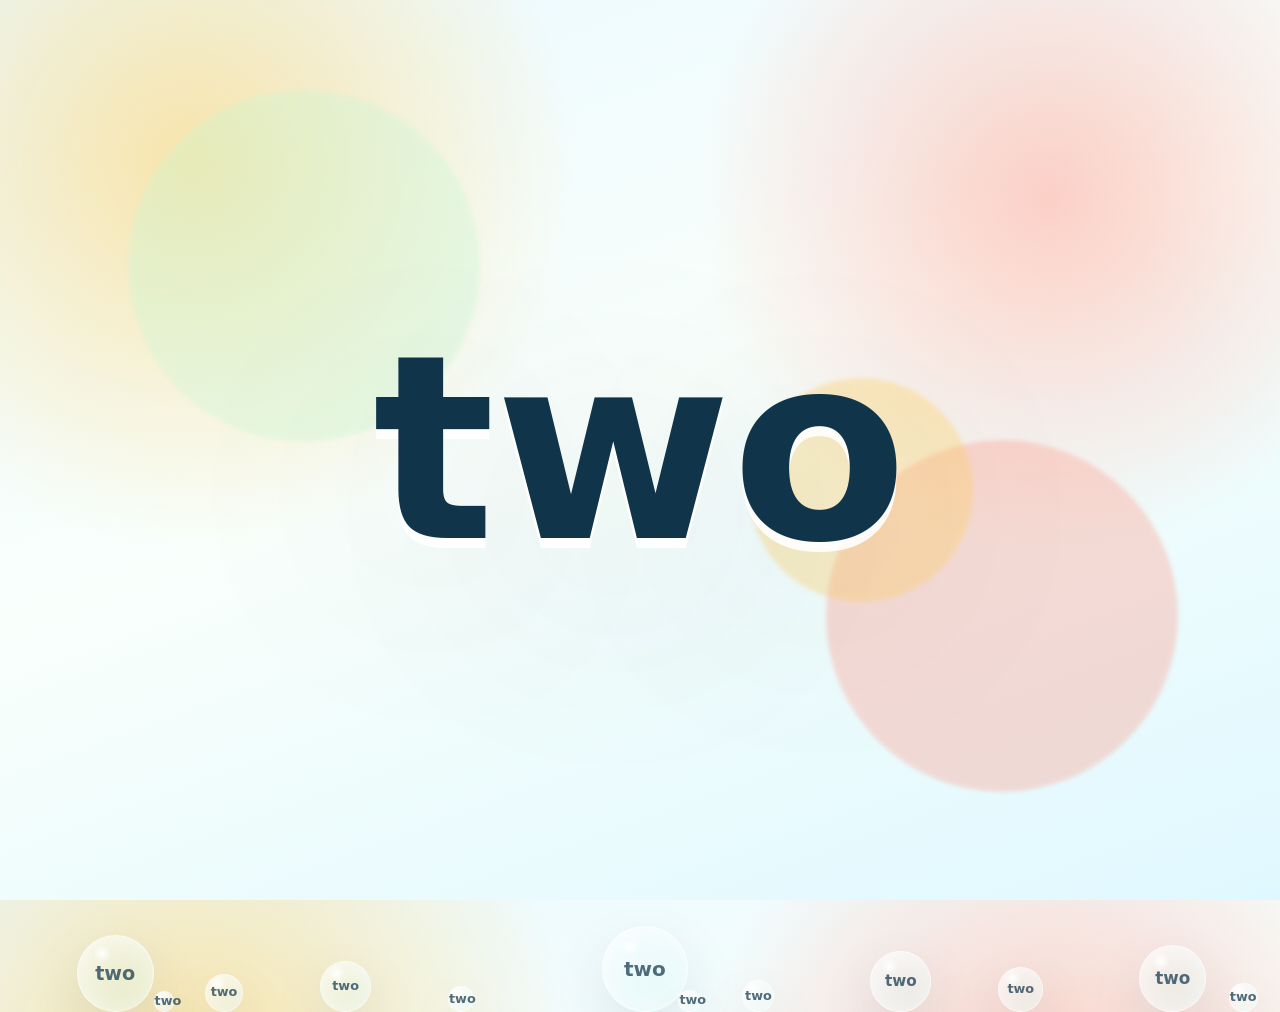
==== index.html @ f8949814 "Initial website" ====
<!doctype html>
<html lang="en">
  <head>
    <meta charset="utf-8">
    <meta name="viewport" content="width=device-width, initial-scale=1">
    <title>two</title>
    <meta name="description" content="A tiny page where two floats like bubbles.">
    <link rel="stylesheet" href="styles.css">
  </head>
  <body>
    <main class="scene" aria-label="Floating two bubbles">
      <div class="ambient ambient-a"></div>
      <div class="ambient ambient-b"></div>
      <div class="ambient ambient-c"></div>

      <h1 class="center-one">two</h1>

      <div class="bubble-field" aria-hidden="true">
        <span style="--x: 6vw; --size: 4.8rem; --delay: -2s; --duration: 17s;">two</span>
        <span style="--x: 16vw; --size: 2.4rem; --delay: -8s; --duration: 20s;">two</span>
        <span style="--x: 25vw; --size: 3.2rem; --delay: -12s; --duration: 18s;">two</span>
        <span style="--x: 35vw; --size: 1.6rem; --delay: -5s; --duration: 14s;">two</span>
        <span style="--x: 47vw; --size: 5.4rem; --delay: -10s; --duration: 23s;">two</span>
        <span style="--x: 58vw; --size: 2rem; --delay: -1s; --duration: 16s;">two</span>
        <span style="--x: 68vw; --size: 3.8rem; --delay: -15s; --duration: 19s;">two</span>
        <span style="--x: 78vw; --size: 2.8rem; --delay: -6s; --duration: 15s;">two</span>
        <span style="--x: 89vw; --size: 4.2rem; --delay: -13s; --duration: 21s;">two</span>
        <span style="--x: 96vw; --size: 1.8rem; --delay: -4s; --duration: 13s;">two</span>
        <span style="--x: 12vw; --size: 1.3rem; --delay: -18s; --duration: 24s;">two</span>
        <span style="--x: 53vw; --size: 1.4rem; --delay: -21s; --duration: 22s;">two</span>
      </div>
    </main>
  </body>
</html>
---- styles.css ----
:root {
  color-scheme: light;
  --ink: #103449;
  --sea: #9ee8e0;
  --mint: #c8f7d4;
  --coral: #ff9d8c;
  --sun: #ffd166;
  --sky: #eaf9ff;
}

* {
  box-sizing: border-box;
}

html,
body {
  min-height: 100%;
  margin: 0;
}

body {
  overflow: hidden;
  font-family:
    Inter, ui-sans-serif, system-ui, -apple-system, BlinkMacSystemFont, "Segoe UI",
    sans-serif;
  color: var(--ink);
  background:
    radial-gradient(circle at 15% 18%, rgba(255, 209, 102, 0.55), transparent 24rem),
    radial-gradient(circle at 82% 22%, rgba(255, 157, 140, 0.48), transparent 22rem),
    linear-gradient(160deg, var(--sky), #f9fffb 46%, #dff8ff);
}

.scene {
  position: relative;
  display: grid;
  min-height: 100vh;
  place-items: center;
  isolation: isolate;
}

.center-one {
  position: relative;
  z-index: 2;
  margin: 0;
  font-size: clamp(5rem, 20vw, 18rem);
  font-weight: 900;
  line-height: 0.82;
  letter-spacing: 0;
  text-transform: lowercase;
  text-shadow:
    0 0.04em 0 rgba(255, 255, 255, 0.9),
    0 0.18em 1.2em rgba(16, 52, 73, 0.14);
  animation: breathe 5.5s ease-in-out infinite;
}

.bubble-field {
  position: absolute;
  inset: 0;
  z-index: 1;
  pointer-events: none;
}

.bubble-field span {
  position: absolute;
  left: var(--x);
  bottom: -7rem;
  display: grid;
  width: var(--size);
  aspect-ratio: 1;
  place-items: center;
  border: 1px solid rgba(255, 255, 255, 0.72);
  border-radius: 999px;
  color: rgba(16, 52, 73, 0.72);
  background:
    radial-gradient(circle at 32% 24%, rgba(255, 255, 255, 0.96), transparent 0.55rem),
    linear-gradient(145deg, rgba(255, 255, 255, 0.44), rgba(158, 232, 224, 0.2));
  box-shadow:
    inset 0 0 1.8rem rgba(255, 255, 255, 0.62),
    0 1.4rem 3.5rem rgba(16, 52, 73, 0.1);
  font-size: clamp(0.8rem, calc(var(--size) * 0.25), 1.25rem);
  font-weight: 800;
  line-height: 1;
  animation:
    float-up var(--duration) linear infinite,
    sway 4.8s ease-in-out infinite;
  animation-delay: var(--delay), calc(var(--delay) * 0.4);
}

.ambient {
  position: absolute;
  width: min(34vw, 22rem);
  aspect-ratio: 1;
  border-radius: 50%;
  filter: blur(2px);
  opacity: 0.35;
}

.ambient-a {
  top: 10%;
  left: 10%;
  background: var(--mint);
}

.ambient-b {
  right: 8%;
  bottom: 12%;
  background: var(--coral);
}

.ambient-c {
  top: 42%;
  right: 24%;
  width: min(21vw, 14rem);
  background: var(--sun);
}

@keyframes float-up {
  from {
    transform: translate3d(-50%, 0, 0) scale(0.86);
    opacity: 0;
  }

  12%,
  88% {
    opacity: 1;
  }

  to {
    transform: translate3d(-50%, -112vh, 0) scale(1.08);
    opacity: 0;
  }
}

@keyframes sway {
  0%,
  100% {
    margin-left: -1.3rem;
  }

  50% {
    margin-left: 1.3rem;
  }
}

@keyframes breathe {
  0%,
  100% {
    transform: translateY(0) scale(1);
  }

  50% {
    transform: translateY(-0.04em) scale(1.025);
  }
}

@media (prefers-reduced-motion: reduce) {
  .center-one,
  .bubble-field span {
    animation: none;
  }
}
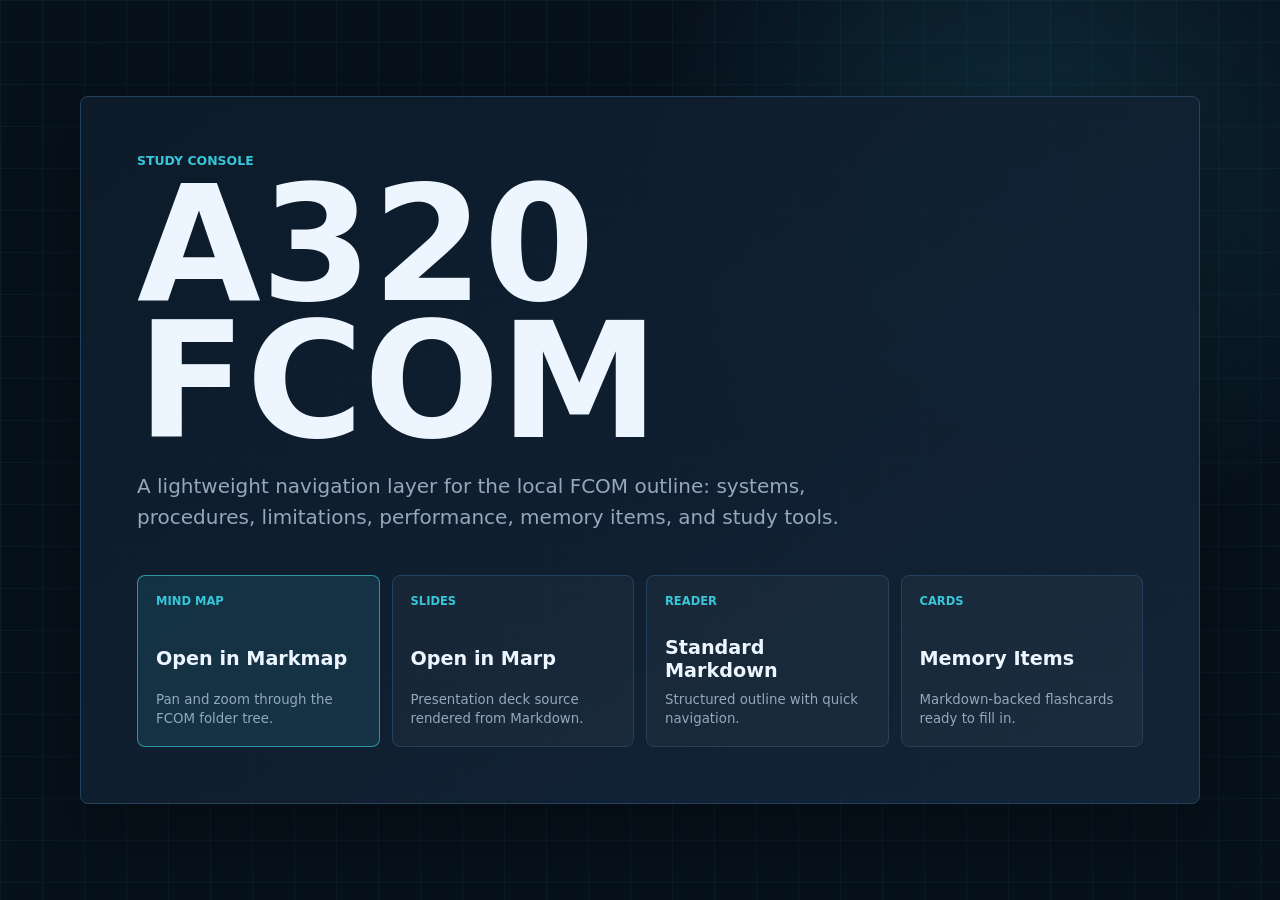
==== commit 71fe15c7: "Build A320 FCOM study launcher" ====
--- a/index.html
+++ b/index.html
@@ -3,32 +3,42 @@
   <head>
     <meta charset="utf-8">
     <meta name="viewport" content="width=device-width, initial-scale=1">
-    <title>two</title>
-    <meta name="description" content="A tiny page where two floats like bubbles.">
+    <title>A320 FCOM</title>
+    <meta name="description" content="A320 FCOM study launcher with Markmap, Marp, Markdown, and flashcard views.">
     <link rel="stylesheet" href="styles.css">
   </head>
   <body>
-    <main class="scene" aria-label="Floating two bubbles">
-      <div class="ambient ambient-a"></div>
-      <div class="ambient ambient-b"></div>
-      <div class="ambient ambient-c"></div>
-
-      <h1 class="center-one">two</h1>
-
-      <div class="bubble-field" aria-hidden="true">
-        <span style="--x: 6vw; --size: 4.8rem; --delay: -2s; --duration: 17s;">two</span>
-        <span style="--x: 16vw; --size: 2.4rem; --delay: -8s; --duration: 20s;">two</span>
-        <span style="--x: 25vw; --size: 3.2rem; --delay: -12s; --duration: 18s;">two</span>
-        <span style="--x: 35vw; --size: 1.6rem; --delay: -5s; --duration: 14s;">two</span>
-        <span style="--x: 47vw; --size: 5.4rem; --delay: -10s; --duration: 23s;">two</span>
-        <span style="--x: 58vw; --size: 2rem; --delay: -1s; --duration: 16s;">two</span>
-        <span style="--x: 68vw; --size: 3.8rem; --delay: -15s; --duration: 19s;">two</span>
-        <span style="--x: 78vw; --size: 2.8rem; --delay: -6s; --duration: 15s;">two</span>
-        <span style="--x: 89vw; --size: 4.2rem; --delay: -13s; --duration: 21s;">two</span>
-        <span style="--x: 96vw; --size: 1.8rem; --delay: -4s; --duration: 13s;">two</span>
-        <span style="--x: 12vw; --size: 1.3rem; --delay: -18s; --duration: 24s;">two</span>
-        <span style="--x: 53vw; --size: 1.4rem; --delay: -21s; --duration: 22s;">two</span>
-      </div>
+    <main class="splash">
+      <section class="hero-panel" aria-labelledby="page-title">
+        <p class="eyebrow">Study Console</p>
+        <h1 id="page-title">A320 FCOM</h1>
+        <p class="lede">
+          A lightweight navigation layer for the local FCOM outline: systems,
+          procedures, limitations, performance, memory items, and study tools.
+        </p>
+        <div class="actions" aria-label="FCOM study views">
+          <a class="action-card primary" href="markmap.html">
+            <span>Mind Map</span>
+            <strong>Open in Markmap</strong>
+            <small>Pan and zoom through the FCOM folder tree.</small>
+          </a>
+          <a class="action-card" href="presentation.html">
+            <span>Slides</span>
+            <strong>Open in Marp</strong>
+            <small>Presentation deck source rendered from Markdown.</small>
+          </a>
+          <a class="action-card" href="reader.html">
+            <span>Reader</span>
+            <strong>Standard Markdown</strong>
+            <small>Structured outline with quick navigation.</small>
+          </a>
+          <a class="action-card" href="flashcards.html">
+            <span>Cards</span>
+            <strong>Memory Items</strong>
+            <small>Markdown-backed flashcards ready to fill in.</small>
+          </a>
+        </div>
+      </section>
     </main>
   </body>
 </html>
--- a/styles.css
+++ b/styles.css
@@ -1,11 +1,15 @@
 :root {
-  color-scheme: light;
-  --ink: #103449;
-  --sea: #9ee8e0;
-  --mint: #c8f7d4;
-  --coral: #ff9d8c;
-  --sun: #ffd166;
-  --sky: #eaf9ff;
+  color-scheme: dark;
+  --bg: #07111c;
+  --panel: #0d1b2a;
+  --panel-soft: #13263a;
+  --ink: #edf6ff;
+  --muted: #94a8bb;
+  --line: #24415d;
+  --cyan: #39c5d8;
+  --green: #72d48c;
+  --amber: #f3c969;
+  --shadow: 0 24px 70px rgba(0, 0, 0, 0.34);
 }
 
 * {
@@ -19,143 +23,330 @@
 }
 
 body {
-  overflow: hidden;
+  color: var(--ink);
+  background:
+    linear-gradient(90deg, rgba(57, 197, 216, 0.06) 1px, transparent 1px),
+    linear-gradient(rgba(57, 197, 216, 0.05) 1px, transparent 1px),
+    radial-gradient(circle at 80% 20%, rgba(57, 197, 216, 0.16), transparent 24rem),
+    var(--bg);
+  background-size: 42px 42px, 42px 42px, auto, auto;
   font-family:
     Inter, ui-sans-serif, system-ui, -apple-system, BlinkMacSystemFont, "Segoe UI",
     sans-serif;
-  color: var(--ink);
-  background:
-    radial-gradient(circle at 15% 18%, rgba(255, 209, 102, 0.55), transparent 24rem),
-    radial-gradient(circle at 82% 22%, rgba(255, 157, 140, 0.48), transparent 22rem),
-    linear-gradient(160deg, var(--sky), #f9fffb 46%, #dff8ff);
-}
-
-.scene {
-  position: relative;
+}
+
+a {
+  color: inherit;
+}
+
+.splash {
   display: grid;
   min-height: 100vh;
   place-items: center;
-  isolation: isolate;
-}
-
-.center-one {
+  padding: clamp(18px, 5vw, 64px);
+}
+
+.hero-panel {
+  width: min(1120px, 100%);
+  border: 1px solid var(--line);
+  border-radius: 8px;
+  padding: clamp(24px, 5vw, 56px);
+  background: linear-gradient(145deg, rgba(13, 27, 42, 0.96), rgba(19, 38, 58, 0.88));
+  box-shadow: var(--shadow);
+}
+
+.eyebrow {
+  margin: 0 0 8px;
+  color: var(--cyan);
+  font-size: 0.78rem;
+  font-weight: 850;
+  letter-spacing: 0;
+  text-transform: uppercase;
+}
+
+h1,
+h2 {
+  margin: 0;
+  letter-spacing: 0;
+}
+
+h1 {
+  font-size: clamp(4rem, 13vw, 10rem);
+  line-height: 0.86;
+}
+
+.lede {
+  max-width: 780px;
+  margin: 20px 0 0;
+  color: var(--muted);
+  font-size: clamp(1rem, 2vw, 1.25rem);
+  line-height: 1.55;
+}
+
+.lede.dark {
+  color: var(--muted);
+}
+
+.actions {
+  display: grid;
+  grid-template-columns: repeat(4, minmax(0, 1fr));
+  gap: 12px;
+  margin-top: 42px;
+}
+
+.action-card {
+  display: grid;
+  min-height: 172px;
+  align-content: space-between;
+  border: 1px solid var(--line);
+  border-radius: 8px;
+  padding: 18px;
+  color: var(--ink);
+  background: rgba(255, 255, 255, 0.035);
+  text-decoration: none;
+}
+
+.action-card:hover {
+  border-color: rgba(57, 197, 216, 0.7);
+  background: rgba(57, 197, 216, 0.08);
+}
+
+.action-card.primary {
+  border-color: rgba(57, 197, 216, 0.66);
+  background: rgba(57, 197, 216, 0.12);
+}
+
+.action-card span {
+  color: var(--cyan);
+  font-size: 0.72rem;
+  font-weight: 850;
+  text-transform: uppercase;
+}
+
+.action-card strong {
+  margin-top: 28px;
+  font-size: 1.2rem;
+}
+
+.action-card small {
+  margin-top: 8px;
+  color: var(--muted);
+  line-height: 1.45;
+}
+
+.tool-page {
+  min-height: 100vh;
+}
+
+.tool-header {
+  position: sticky;
+  top: 0;
+  z-index: 10;
+  display: flex;
+  align-items: center;
+  justify-content: space-between;
+  gap: 18px;
+  border-bottom: 1px solid var(--line);
+  padding: 12px clamp(14px, 3vw, 28px);
+  background: rgba(7, 17, 28, 0.92);
+  backdrop-filter: blur(14px);
+}
+
+.tool-header > a {
+  color: var(--ink);
+  font-weight: 900;
+  text-decoration: none;
+}
+
+.tool-header nav {
+  display: flex;
+  flex-wrap: wrap;
+  gap: 8px;
+  justify-content: flex-end;
+}
+
+.tool-header nav a {
+  border: 1px solid var(--line);
+  border-radius: 999px;
+  padding: 7px 10px;
+  color: var(--muted);
+  font-size: 0.82rem;
+  font-weight: 800;
+  text-decoration: none;
+}
+
+.tool-header nav a:hover {
+  color: var(--ink);
+  border-color: var(--cyan);
+}
+
+.markmap-shell {
   position: relative;
-  z-index: 2;
-  margin: 0;
-  font-size: clamp(5rem, 20vw, 18rem);
-  font-weight: 900;
-  line-height: 0.82;
-  letter-spacing: 0;
-  text-transform: lowercase;
-  text-shadow:
-    0 0.04em 0 rgba(255, 255, 255, 0.9),
-    0 0.18em 1.2em rgba(16, 52, 73, 0.14);
-  animation: breathe 5.5s ease-in-out infinite;
-}
-
-.bubble-field {
-  position: absolute;
-  inset: 0;
-  z-index: 1;
-  pointer-events: none;
-}
-
-.bubble-field span {
-  position: absolute;
-  left: var(--x);
-  bottom: -7rem;
-  display: grid;
-  width: var(--size);
-  aspect-ratio: 1;
-  place-items: center;
-  border: 1px solid rgba(255, 255, 255, 0.72);
-  border-radius: 999px;
-  color: rgba(16, 52, 73, 0.72);
-  background:
-    radial-gradient(circle at 32% 24%, rgba(255, 255, 255, 0.96), transparent 0.55rem),
-    linear-gradient(145deg, rgba(255, 255, 255, 0.44), rgba(158, 232, 224, 0.2));
-  box-shadow:
-    inset 0 0 1.8rem rgba(255, 255, 255, 0.62),
-    0 1.4rem 3.5rem rgba(16, 52, 73, 0.1);
-  font-size: clamp(0.8rem, calc(var(--size) * 0.25), 1.25rem);
-  font-weight: 800;
-  line-height: 1;
-  animation:
-    float-up var(--duration) linear infinite,
-    sway 4.8s ease-in-out infinite;
-  animation-delay: var(--delay), calc(var(--delay) * 0.4);
-}
-
-.ambient {
-  position: absolute;
-  width: min(34vw, 22rem);
-  aspect-ratio: 1;
-  border-radius: 50%;
-  filter: blur(2px);
-  opacity: 0.35;
-}
-
-.ambient-a {
-  top: 10%;
-  left: 10%;
-  background: var(--mint);
-}
-
-.ambient-b {
-  right: 8%;
-  bottom: 12%;
-  background: var(--coral);
-}
-
-.ambient-c {
-  top: 42%;
-  right: 24%;
-  width: min(21vw, 14rem);
-  background: var(--sun);
-}
-
-@keyframes float-up {
-  from {
-    transform: translate3d(-50%, 0, 0) scale(0.86);
-    opacity: 0;
+  height: calc(100vh - 58px);
+  overflow: hidden;
+  background: #f8fbff;
+}
+
+.reader-layout {
+  display: grid;
+  grid-template-columns: 280px minmax(0, 1fr);
+  gap: 18px;
+  padding: 18px;
+}
+
+.toc,
+.markdown-body,
+.flashcard-app,
+.slides {
+  border: 1px solid var(--line);
+  border-radius: 8px;
+  background: rgba(13, 27, 42, 0.9);
+  box-shadow: var(--shadow);
+}
+
+.toc {
+  position: sticky;
+  top: 78px;
+  max-height: calc(100vh - 98px);
+  overflow: auto;
+  padding: 16px;
+}
+
+.toc h2 {
+  margin-bottom: 12px;
+  font-size: 1rem;
+}
+
+.toc a {
+  display: block;
+  border-bottom: 1px solid rgba(36, 65, 93, 0.55);
+  padding: 8px 0;
+  color: var(--muted);
+  font-size: 0.9rem;
+  text-decoration: none;
+}
+
+.toc a.h2 {
+  color: var(--ink);
+  font-weight: 850;
+}
+
+.toc a.h3 {
+  padding-left: 12px;
+  font-size: 0.84rem;
+}
+
+.markdown-body {
+  padding: clamp(18px, 4vw, 38px);
+  color: #e9f2fb;
+  line-height: 1.55;
+}
+
+.markdown-body h1 {
+  font-size: clamp(2rem, 5vw, 4rem);
+}
+
+.markdown-body h2 {
+  margin-top: 28px;
+  color: var(--cyan);
+}
+
+.markdown-body li {
+  margin: 4px 0;
+}
+
+.slides {
+  margin: 18px auto;
+  padding: 18px;
+  width: min(1120px, calc(100% - 28px));
+  overflow: auto;
+}
+
+.slides section {
+  margin: 0 auto 18px;
+  border-radius: 8px;
+  overflow: hidden;
+}
+
+.flashcard-app {
+  width: min(980px, calc(100% - 28px));
+  margin: 18px auto;
+  padding: clamp(18px, 4vw, 36px);
+}
+
+.flashcard-app h1 {
+  font-size: clamp(2.6rem, 8vw, 6rem);
+}
+
+.cards {
+  display: grid;
+  grid-template-columns: repeat(auto-fit, minmax(240px, 1fr));
+  gap: 12px;
+  margin-top: 28px;
+}
+
+.flashcard {
+  min-height: 190px;
+  border: 1px solid var(--line);
+  border-radius: 8px;
+  padding: 18px;
+  color: var(--ink);
+  background: var(--panel-soft);
+  font: inherit;
+  text-align: left;
+  cursor: pointer;
+}
+
+.flashcard span,
+.flashcard strong {
+  display: block;
+}
+
+.flashcard span {
+  color: var(--cyan);
+  font-size: 0.78rem;
+  font-weight: 850;
+  text-transform: uppercase;
+}
+
+.flashcard strong {
+  margin-top: 28px;
+  color: transparent;
+  font-size: 1.2rem;
+  line-height: 1.4;
+}
+
+.flashcard.flipped strong {
+  color: var(--ink);
+}
+
+code {
+  border: 1px solid var(--line);
+  border-radius: 5px;
+  padding: 1px 5px;
+  color: var(--amber);
+  background: rgba(255, 255, 255, 0.06);
+}
+
+@media (max-width: 900px) {
+  .actions,
+  .reader-layout {
+    grid-template-columns: 1fr;
   }
 
-  12%,
-  88% {
-    opacity: 1;
+  .toc {
+    position: static;
+    max-height: none;
   }
-
-  to {
-    transform: translate3d(-50%, -112vh, 0) scale(1.08);
-    opacity: 0;
+}
+
+@media (max-width: 640px) {
+  .tool-header {
+    align-items: flex-start;
+    flex-direction: column;
   }
-}
-
-@keyframes sway {
-  0%,
-  100% {
-    margin-left: -1.3rem;
+
+  .action-card {
+    min-height: 142px;
   }
-
-  50% {
-    margin-left: 1.3rem;
-  }
-}
-
-@keyframes breathe {
-  0%,
-  100% {
-    transform: translateY(0) scale(1);
-  }
-
-  50% {
-    transform: translateY(-0.04em) scale(1.025);
-  }
-}
-
-@media (prefers-reduced-motion: reduce) {
-  .center-one,
-  .bubble-field span {
-    animation: none;
-  }
-}
+}
